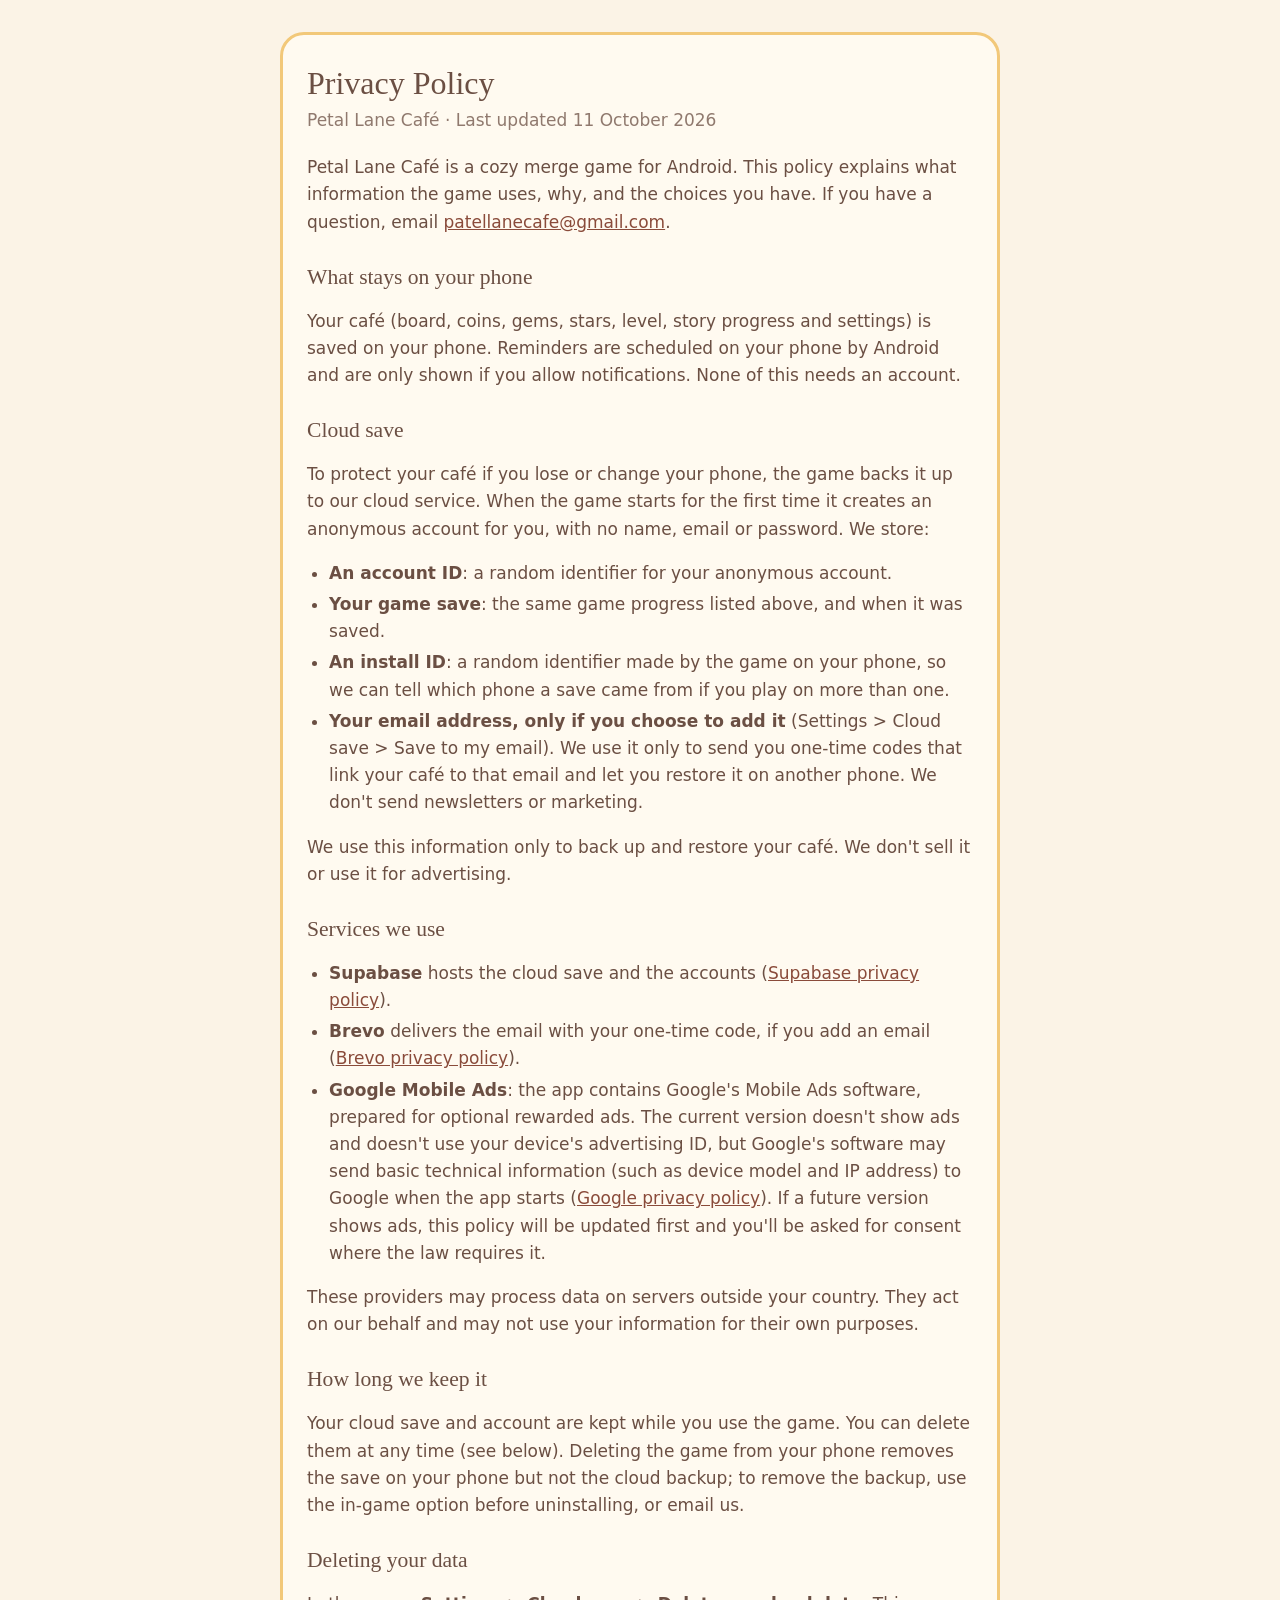
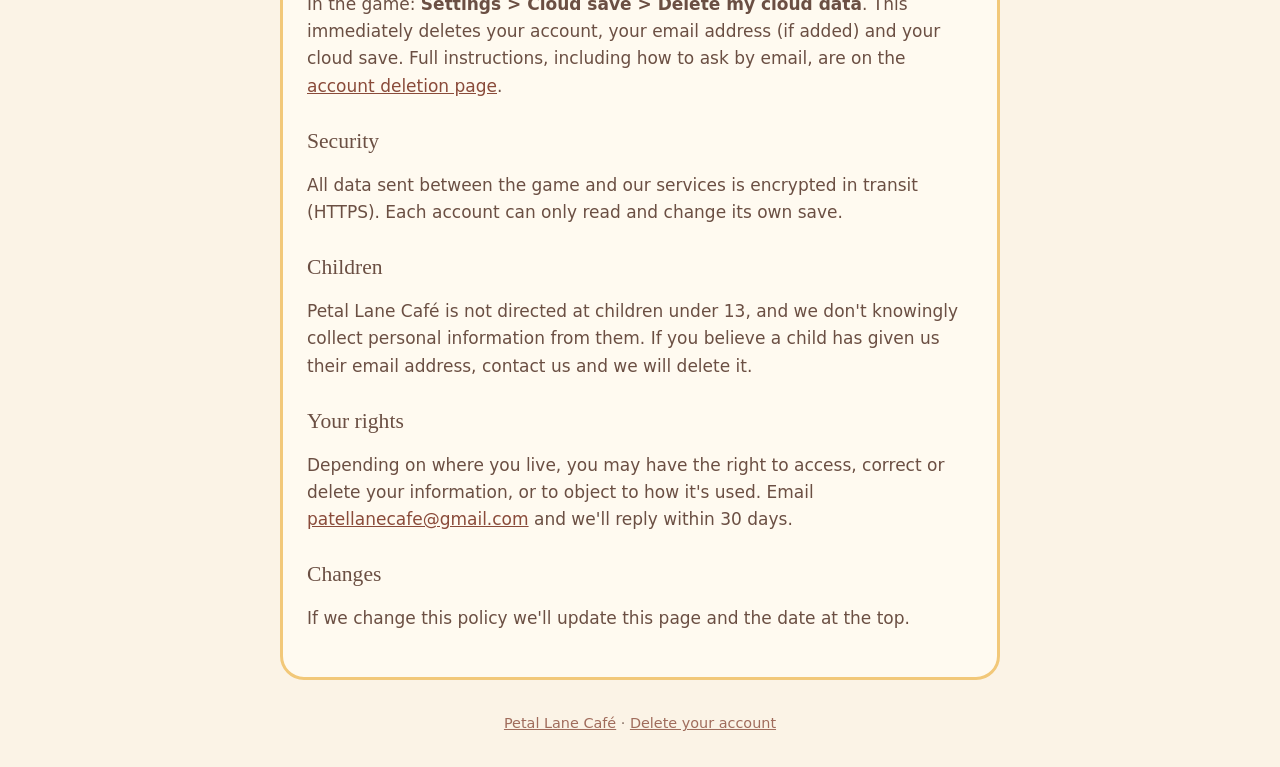
==== privacy.html @ 081ef18c "Add privacy policy and account deletion pages Co-Authored-By: Claude Opus 5.5 <noreply@anthropic.com" ====
<!doctype html>
<html lang="en">
<head>
  <meta charset="utf-8">
  <meta name="viewport" content="width=device-width, initial-scale=1">
  <title>Privacy Policy – Petal Lane Café</title>
  <link rel="stylesheet" href="style.css">
</head>
<body>
<main>
  <h1>Privacy Policy</h1>
  <p class="updated">Petal Lane Café · Last updated 11 October 2026</p>

  <p>Petal Lane Café is a cozy merge game for Android. This policy explains what information the game uses, why, and the
  choices you have. If you have a question, email <a href="mailto:patellanecafe@gmail.com">patellanecafe@gmail.com</a>.</p>

  <h2>What stays on your phone</h2>
  <p>Your café (board, coins, gems, stars, level, story progress and settings) is saved on your phone. Reminders are
  scheduled on your phone by Android and are only shown if you allow notifications. None of this needs an account.</p>

  <h2>Cloud save</h2>
  <p>To protect your café if you lose or change your phone, the game backs it up to our cloud service. When the game
  starts for the first time it creates an anonymous account for you, with no name, email or password. We store:</p>
  <ul>
    <li><strong>An account ID</strong>: a random identifier for your anonymous account.</li>
    <li><strong>Your game save</strong>: the same game progress listed above, and when it was saved.</li>
    <li><strong>An install ID</strong>: a random identifier made by the game on your phone, so we can tell which phone a
      save came from if you play on more than one.</li>
    <li><strong>Your email address, only if you choose to add it</strong> (Settings &gt; Cloud save &gt; Save to my email).
      We use it only to send you one-time codes that link your café to that email and let you restore it on another
      phone. We don't send newsletters or marketing.</li>
  </ul>
  <p>We use this information only to back up and restore your café. We don't sell it or use it for advertising.</p>

  <h2>Services we use</h2>
  <ul>
    <li><strong>Supabase</strong> hosts the cloud save and the accounts
      (<a href="https://supabase.com/privacy">Supabase privacy policy</a>).</li>
    <li><strong>Brevo</strong> delivers the email with your one-time code, if you add an email
      (<a href="https://www.brevo.com/legal/privacypolicy/">Brevo privacy policy</a>).</li>
    <li><strong>Google Mobile Ads</strong>: the app contains Google's Mobile Ads software, prepared for optional
      rewarded ads. The current version doesn't show ads and doesn't use your device's advertising ID, but Google's
      software may send basic technical information (such as device model and IP address) to Google when the app
      starts (<a href="https://policies.google.com/privacy">Google privacy policy</a>). If a future version shows ads,
      this policy will be updated first and you'll be asked for consent where the law requires it.</li>
  </ul>
  <p>These providers may process data on servers outside your country. They act on our behalf and may not use your
  information for their own purposes.</p>

  <h2>How long we keep it</h2>
  <p>Your cloud save and account are kept while you use the game. You can delete them at any time (see below). Deleting
  the game from your phone removes the save on your phone but not the cloud backup; to remove the backup, use the
  in-game option before uninstalling, or email us.</p>

  <h2>Deleting your data</h2>
  <p>In the game: <strong>Settings &gt; Cloud save &gt; Delete my cloud data</strong>. This immediately deletes your
  account, your email address (if added) and your cloud save. Full instructions, including how to ask by email, are on
  the <a href="delete-account.html">account deletion page</a>.</p>

  <h2>Security</h2>
  <p>All data sent between the game and our services is encrypted in transit (HTTPS). Each account can only read and
  change its own save.</p>

  <h2>Children</h2>
  <p>Petal Lane Café is not directed at children under 13, and we don't knowingly collect personal information from
  them. If you believe a child has given us their email address, contact us and we will delete it.</p>

  <h2>Your rights</h2>
  <p>Depending on where you live, you may have the right to access, correct or delete your information, or to object to
  how it's used. Email <a href="mailto:patellanecafe@gmail.com">patellanecafe@gmail.com</a> and we'll reply within 30
  days.</p>

  <h2>Changes</h2>
  <p>If we change this policy we'll update this page and the date at the top.</p>
</main>
<footer><a href="index.html">Petal Lane Café</a> · <a href="delete-account.html">Delete your account</a></footer>
</body>
</html>
---- style.css ----
:root {
  --cream: #fbf3e6;
  --card: #fffaf0;
  --cocoa: #6b4f43;
  --honey: #f2c879;
  --blush: #f4c7c3;
}
* { box-sizing: border-box; }
body {
  margin: 0;
  background: var(--cream);
  color: var(--cocoa);
  font: 17px/1.6 system-ui, -apple-system, "Segoe UI", Roboto, sans-serif;
}
main {
  max-width: 720px;
  margin: 32px auto;
  padding: 28px 24px;
  background: var(--card);
  border: 3px solid var(--honey);
  border-radius: 24px;
}
h1, h2 { font-family: Georgia, "Times New Roman", serif; font-weight: normal; line-height: 1.25; }
h1 { font-size: 2rem; margin: 0 0 4px; }
h2 { font-size: 1.35rem; margin: 28px 0 8px; }
.updated { opacity: 0.75; margin: 0 0 20px; }
a { color: #8a4b3a; }
ul, ol { padding-left: 1.3em; }
li { margin: 4px 0; }
.box { background: var(--cream); border: 2px solid var(--blush); border-radius: 16px; padding: 12px 16px; }
footer { max-width: 720px; margin: 0 auto 32px; padding: 0 24px; font-size: 0.9rem; opacity: 0.8; text-align: center; }
@media (max-width: 600px) {
  main { margin: 16px; padding: 22px 16px; }
}
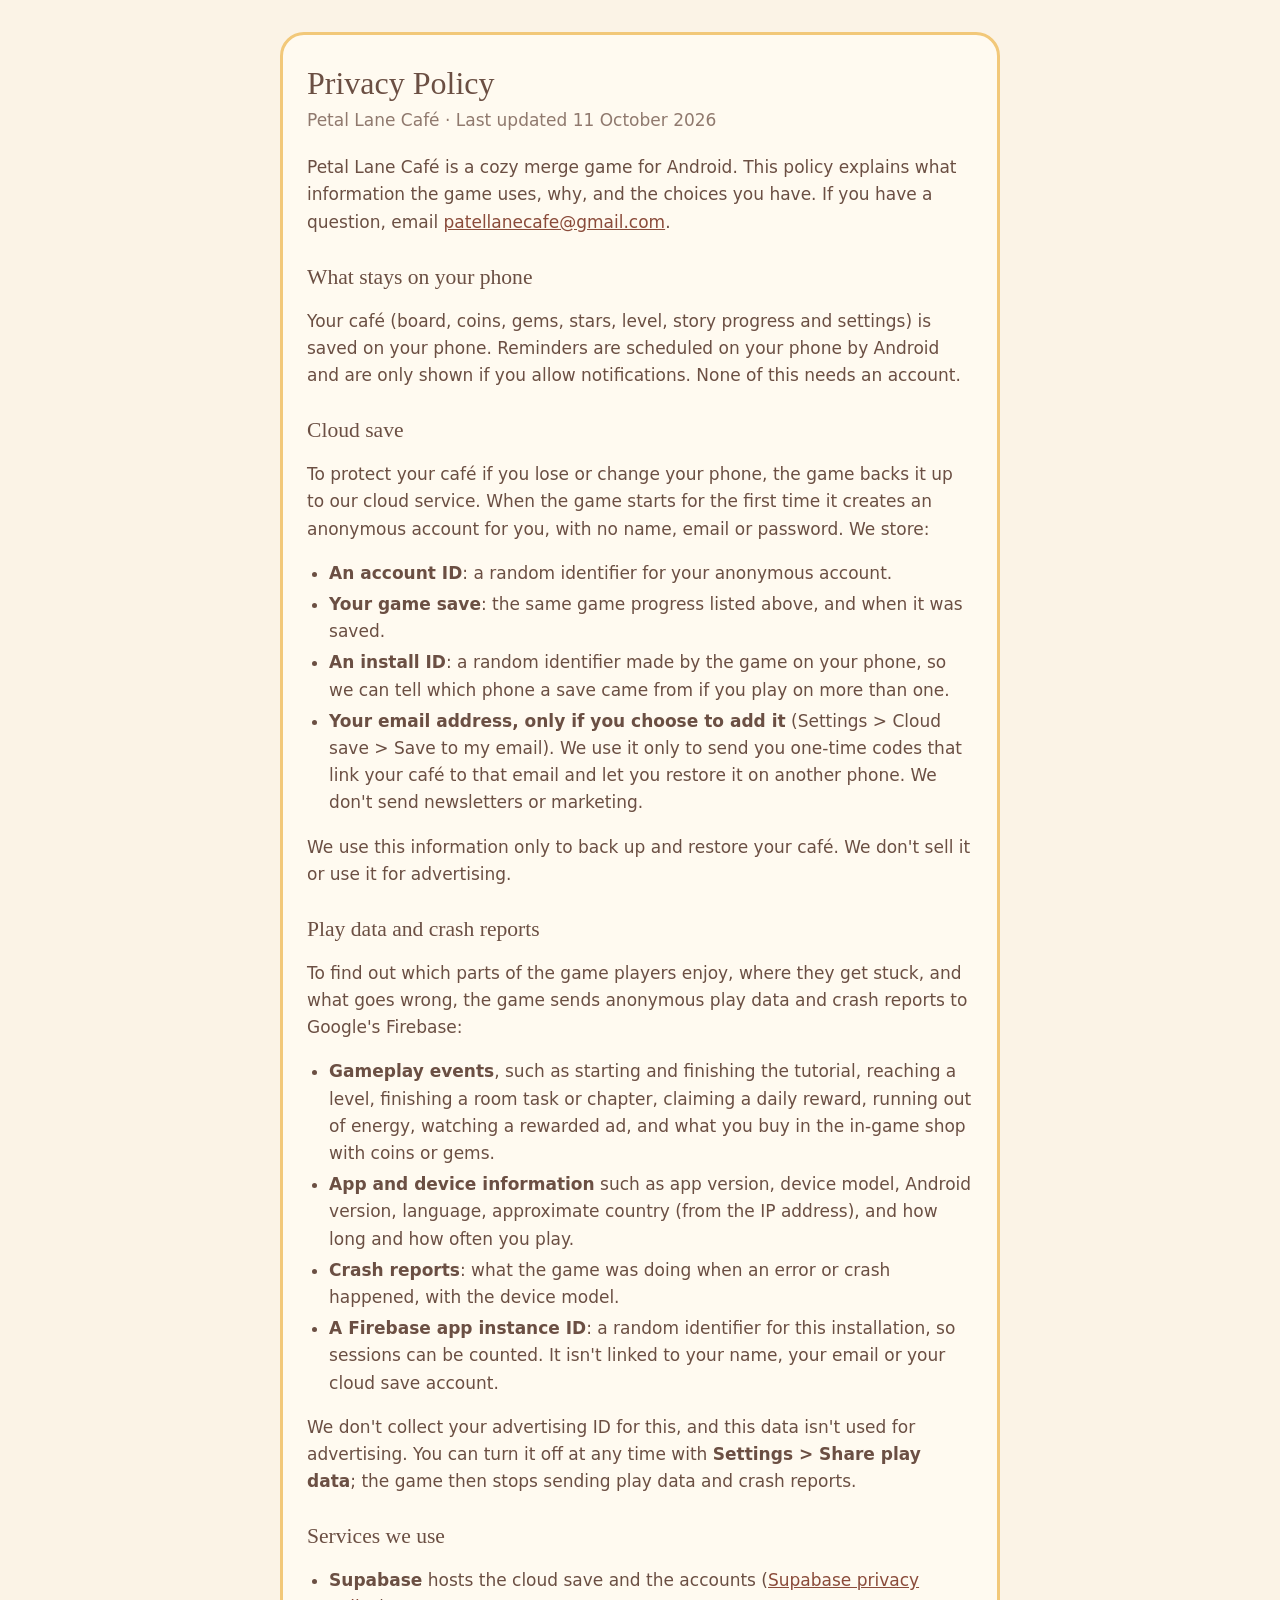
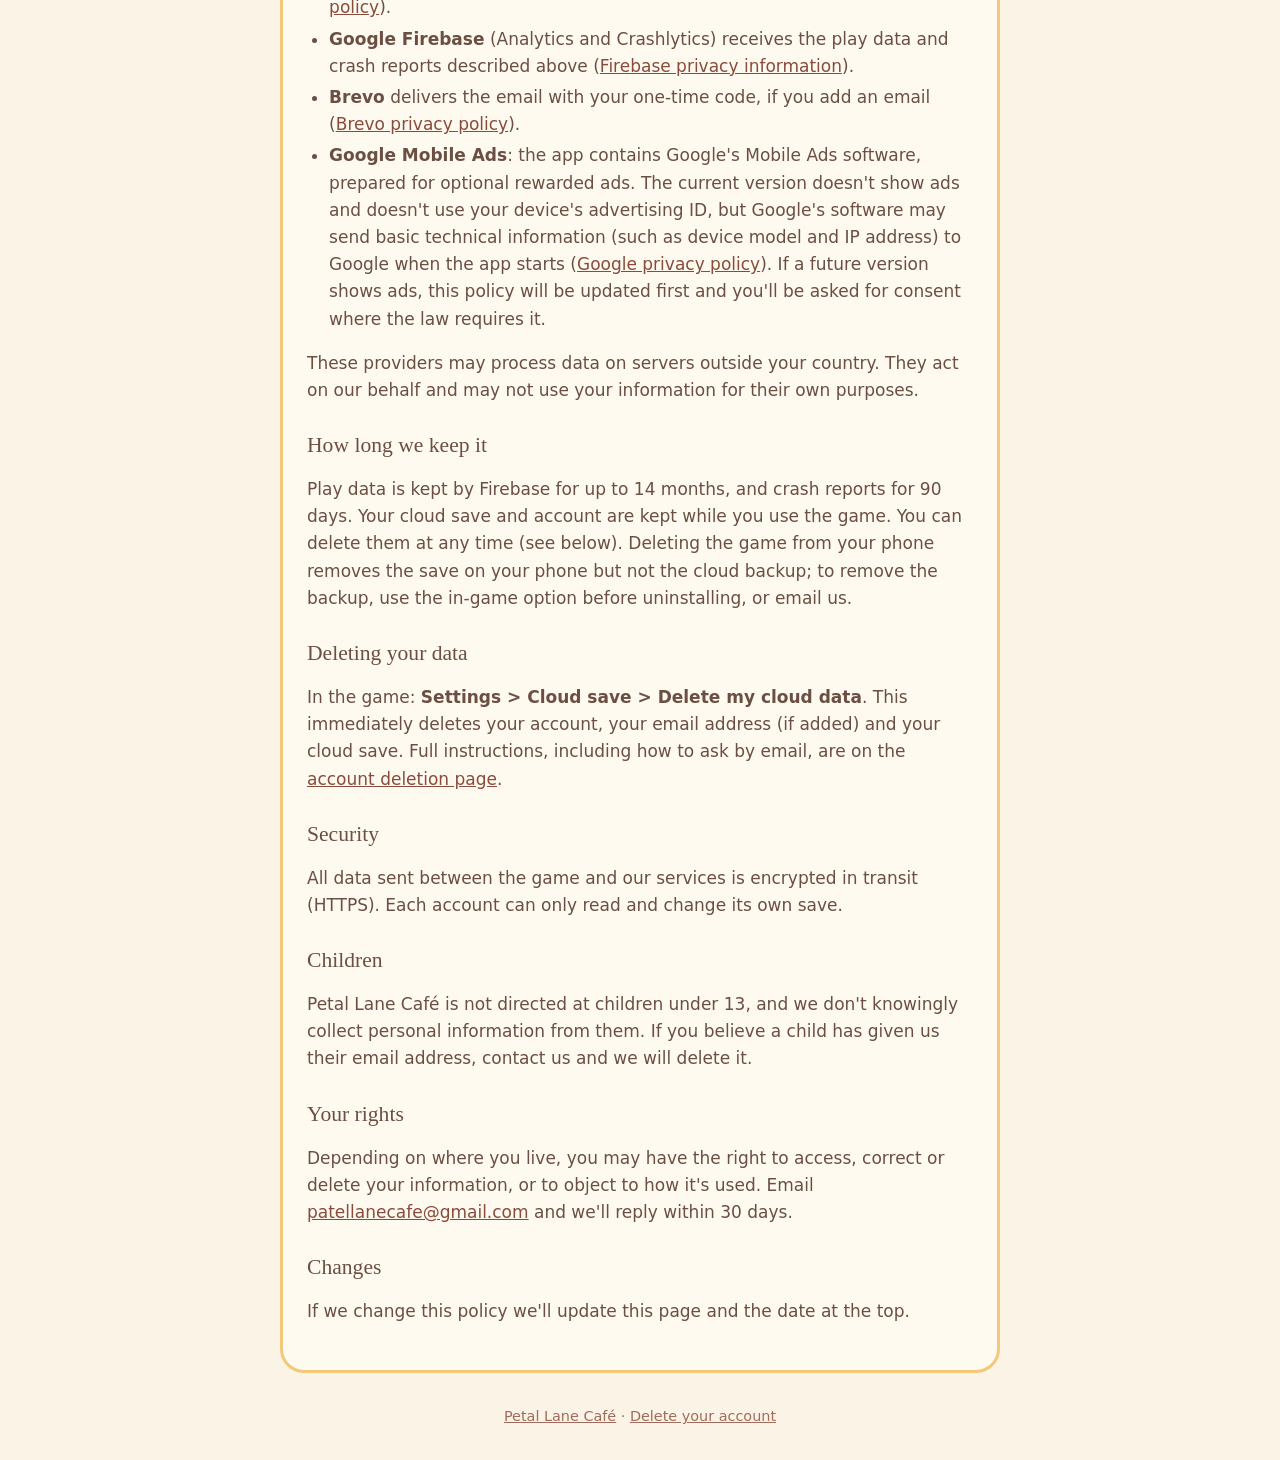
==== commit 98802f11: "Privacy policy: play data and crash reports (Firebase) Co-Authored-By: Claude Opus 5.5 <noreply@anth" ====
--- a/privacy.html
+++ b/privacy.html
@@ -32,10 +32,29 @@
   </ul>
   <p>We use this information only to back up and restore your café. We don't sell it or use it for advertising.</p>
 
+  <h2>Play data and crash reports</h2>
+  <p>To find out which parts of the game players enjoy, where they get stuck, and what goes wrong, the game sends
+  anonymous play data and crash reports to Google's Firebase:</p>
+  <ul>
+    <li><strong>Gameplay events</strong>, such as starting and finishing the tutorial, reaching a level, finishing a
+      room task or chapter, claiming a daily reward, running out of energy, watching a rewarded ad, and what you buy in
+      the in-game shop with coins or gems.</li>
+    <li><strong>App and device information</strong> such as app version, device model, Android version, language,
+      approximate country (from the IP address), and how long and how often you play.</li>
+    <li><strong>Crash reports</strong>: what the game was doing when an error or crash happened, with the device model.</li>
+    <li><strong>A Firebase app instance ID</strong>: a random identifier for this installation, so sessions can be
+      counted. It isn't linked to your name, your email or your cloud save account.</li>
+  </ul>
+  <p>We don't collect your advertising ID for this, and this data isn't used for advertising. You can turn it off at
+  any time with <strong>Settings &gt; Share play data</strong>; the game then stops sending play data and crash
+  reports.</p>
+
   <h2>Services we use</h2>
   <ul>
     <li><strong>Supabase</strong> hosts the cloud save and the accounts
       (<a href="https://supabase.com/privacy">Supabase privacy policy</a>).</li>
+    <li><strong>Google Firebase</strong> (Analytics and Crashlytics) receives the play data and crash reports
+      described above (<a href="https://firebase.google.com/support/privacy">Firebase privacy information</a>).</li>
     <li><strong>Brevo</strong> delivers the email with your one-time code, if you add an email
       (<a href="https://www.brevo.com/legal/privacypolicy/">Brevo privacy policy</a>).</li>
     <li><strong>Google Mobile Ads</strong>: the app contains Google's Mobile Ads software, prepared for optional
@@ -48,7 +67,8 @@
   information for their own purposes.</p>
 
   <h2>How long we keep it</h2>
-  <p>Your cloud save and account are kept while you use the game. You can delete them at any time (see below). Deleting
+  <p>Play data is kept by Firebase for up to 14 months, and crash reports for 90 days. Your cloud save and account are
+  kept while you use the game. You can delete them at any time (see below). Deleting
   the game from your phone removes the save on your phone but not the cloud backup; to remove the backup, use the
   in-game option before uninstalling, or email us.</p>
 
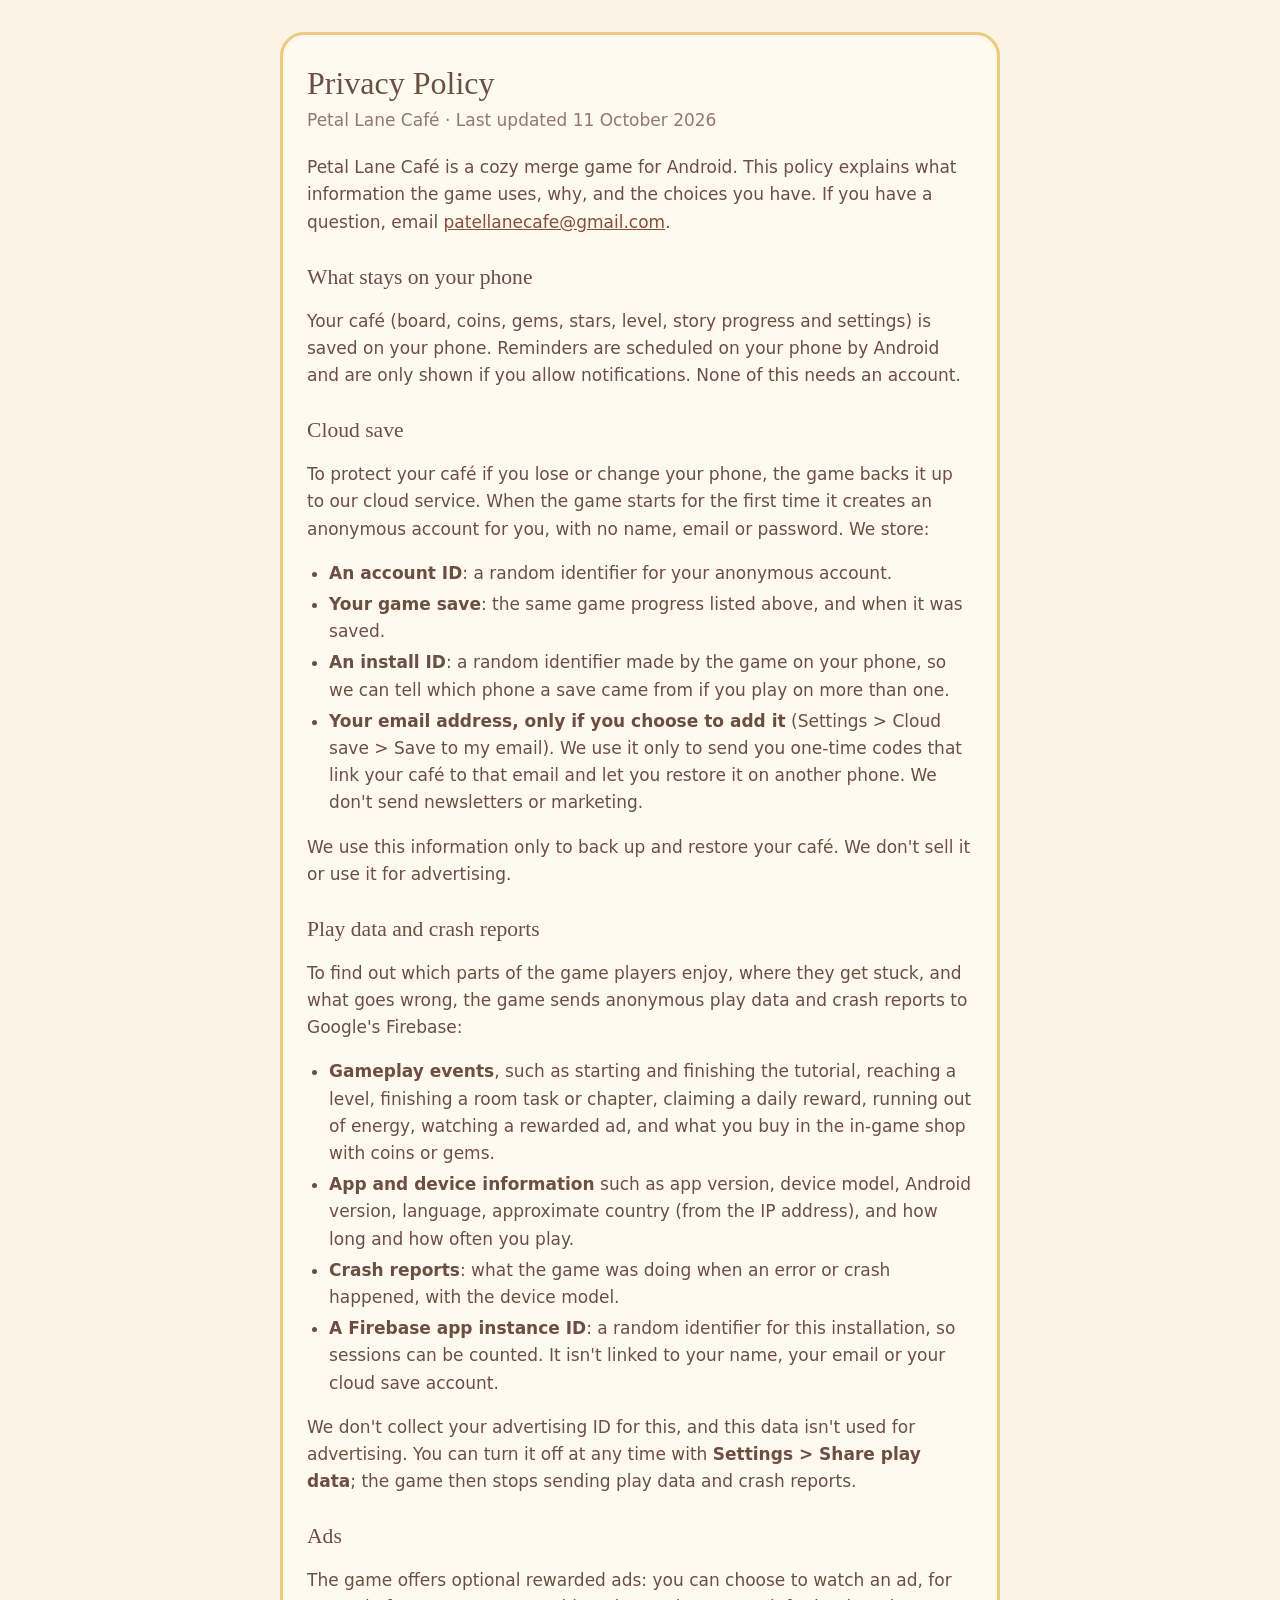
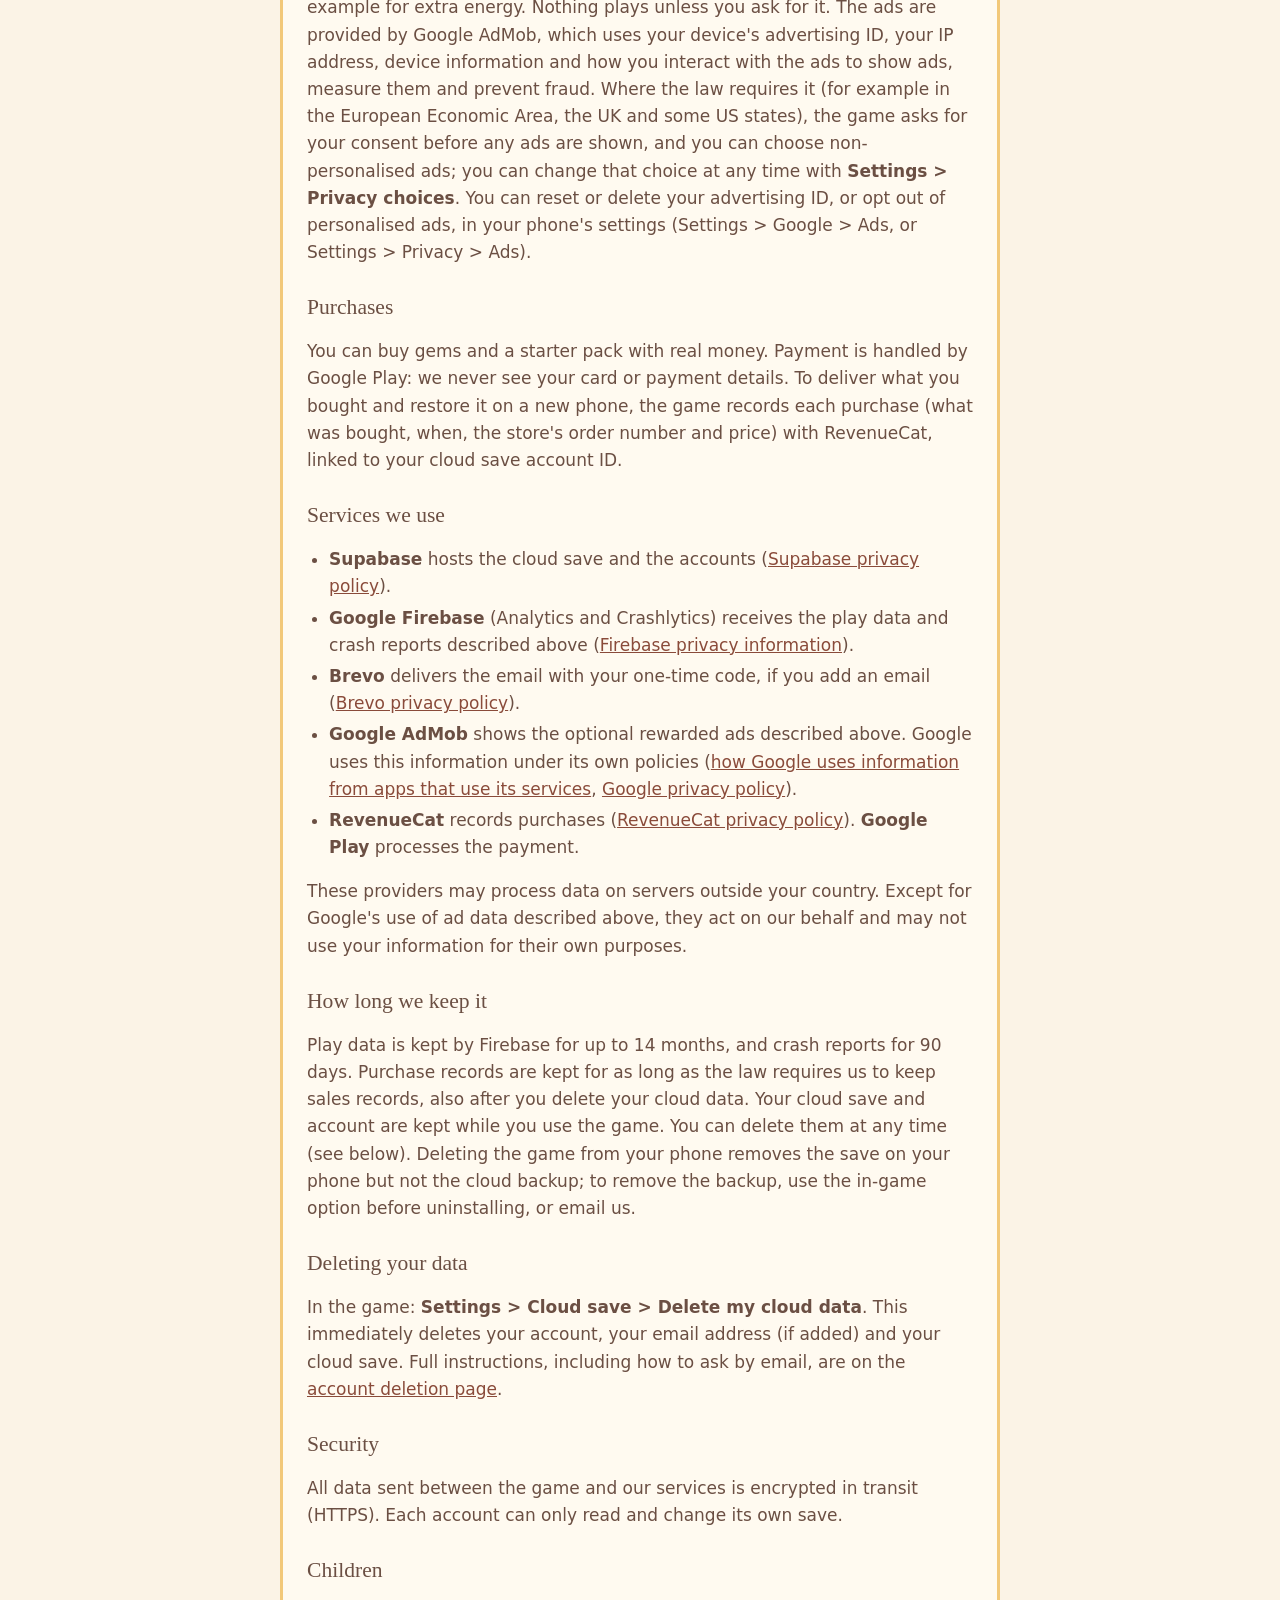
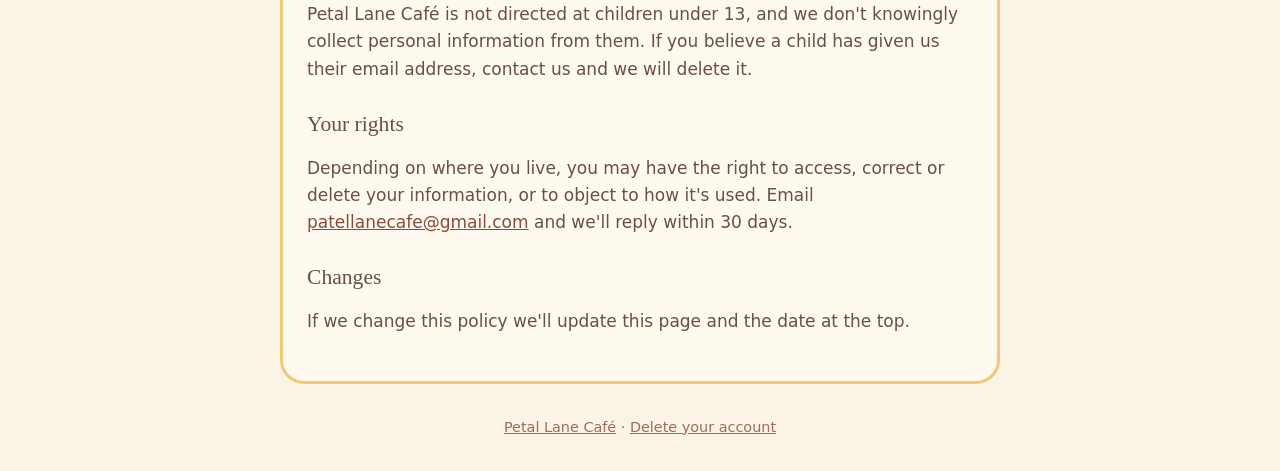
==== commit 84b7cc77: "Privacy policy: rewarded ads and purchases Describe the optional rewarded ads (Google AdMob, adverti" ====
--- a/privacy.html
+++ b/privacy.html
@@ -49,6 +49,21 @@
   any time with <strong>Settings &gt; Share play data</strong>; the game then stops sending play data and crash
   reports.</p>
 
+  <h2>Ads</h2>
+  <p>The game offers optional rewarded ads: you can choose to watch an ad, for example for extra energy. Nothing plays
+  unless you ask for it. The ads are provided by Google AdMob, which uses your device's advertising ID, your IP
+  address, device information and how you interact with the ads to show ads, measure them and prevent fraud. Where the
+  law requires it (for example in the European Economic Area, the UK and some US states), the game asks for your
+  consent before any ads are shown, and you can choose non-personalised ads; you can change that choice at any time
+  with <strong>Settings &gt; Privacy choices</strong>. You can reset or delete your advertising
+  ID, or opt out of personalised ads, in your phone's settings (Settings &gt; Google &gt; Ads, or Settings &gt;
+  Privacy &gt; Ads).</p>
+
+  <h2>Purchases</h2>
+  <p>You can buy gems and a starter pack with real money. Payment is handled by Google Play: we never see your card or
+  payment details. To deliver what you bought and restore it on a new phone, the game records each purchase (what was
+  bought, when, the store's order number and price) with RevenueCat, linked to your cloud save account ID.</p>
+
   <h2>Services we use</h2>
   <ul>
     <li><strong>Supabase</strong> hosts the cloud save and the accounts
@@ -57,18 +72,19 @@
       described above (<a href="https://firebase.google.com/support/privacy">Firebase privacy information</a>).</li>
     <li><strong>Brevo</strong> delivers the email with your one-time code, if you add an email
       (<a href="https://www.brevo.com/legal/privacypolicy/">Brevo privacy policy</a>).</li>
-    <li><strong>Google Mobile Ads</strong>: the app contains Google's Mobile Ads software, prepared for optional
-      rewarded ads. The current version doesn't show ads and doesn't use your device's advertising ID, but Google's
-      software may send basic technical information (such as device model and IP address) to Google when the app
-      starts (<a href="https://policies.google.com/privacy">Google privacy policy</a>). If a future version shows ads,
-      this policy will be updated first and you'll be asked for consent where the law requires it.</li>
+    <li><strong>Google AdMob</strong> shows the optional rewarded ads described above. Google uses this information
+      under its own policies (<a href="https://policies.google.com/technologies/partner-sites">how Google uses
+      information from apps that use its services</a>, <a href="https://policies.google.com/privacy">Google privacy
+      policy</a>).</li>
+    <li><strong>RevenueCat</strong> records purchases (<a href="https://www.revenuecat.com/privacy/">RevenueCat privacy
+      policy</a>). <strong>Google Play</strong> processes the payment.</li>
   </ul>
-  <p>These providers may process data on servers outside your country. They act on our behalf and may not use your
-  information for their own purposes.</p>
+  <p>These providers may process data on servers outside your country. Except for Google's use of ad data described
+  above, they act on our behalf and may not use your information for their own purposes.</p>
 
   <h2>How long we keep it</h2>
-  <p>Play data is kept by Firebase for up to 14 months, and crash reports for 90 days. Your cloud save and account are
-  kept while you use the game. You can delete them at any time (see below). Deleting
+  <p>Play data is kept by Firebase for up to 14 months, and crash reports for 90 days. Purchase records are kept for as long as the law requires us to
+  keep sales records, also after you delete your cloud data. Your cloud save and account are kept while you use the game. You can delete them at any time (see below). Deleting
   the game from your phone removes the save on your phone but not the cloud backup; to remove the backup, use the
   in-game option before uninstalling, or email us.</p>
 
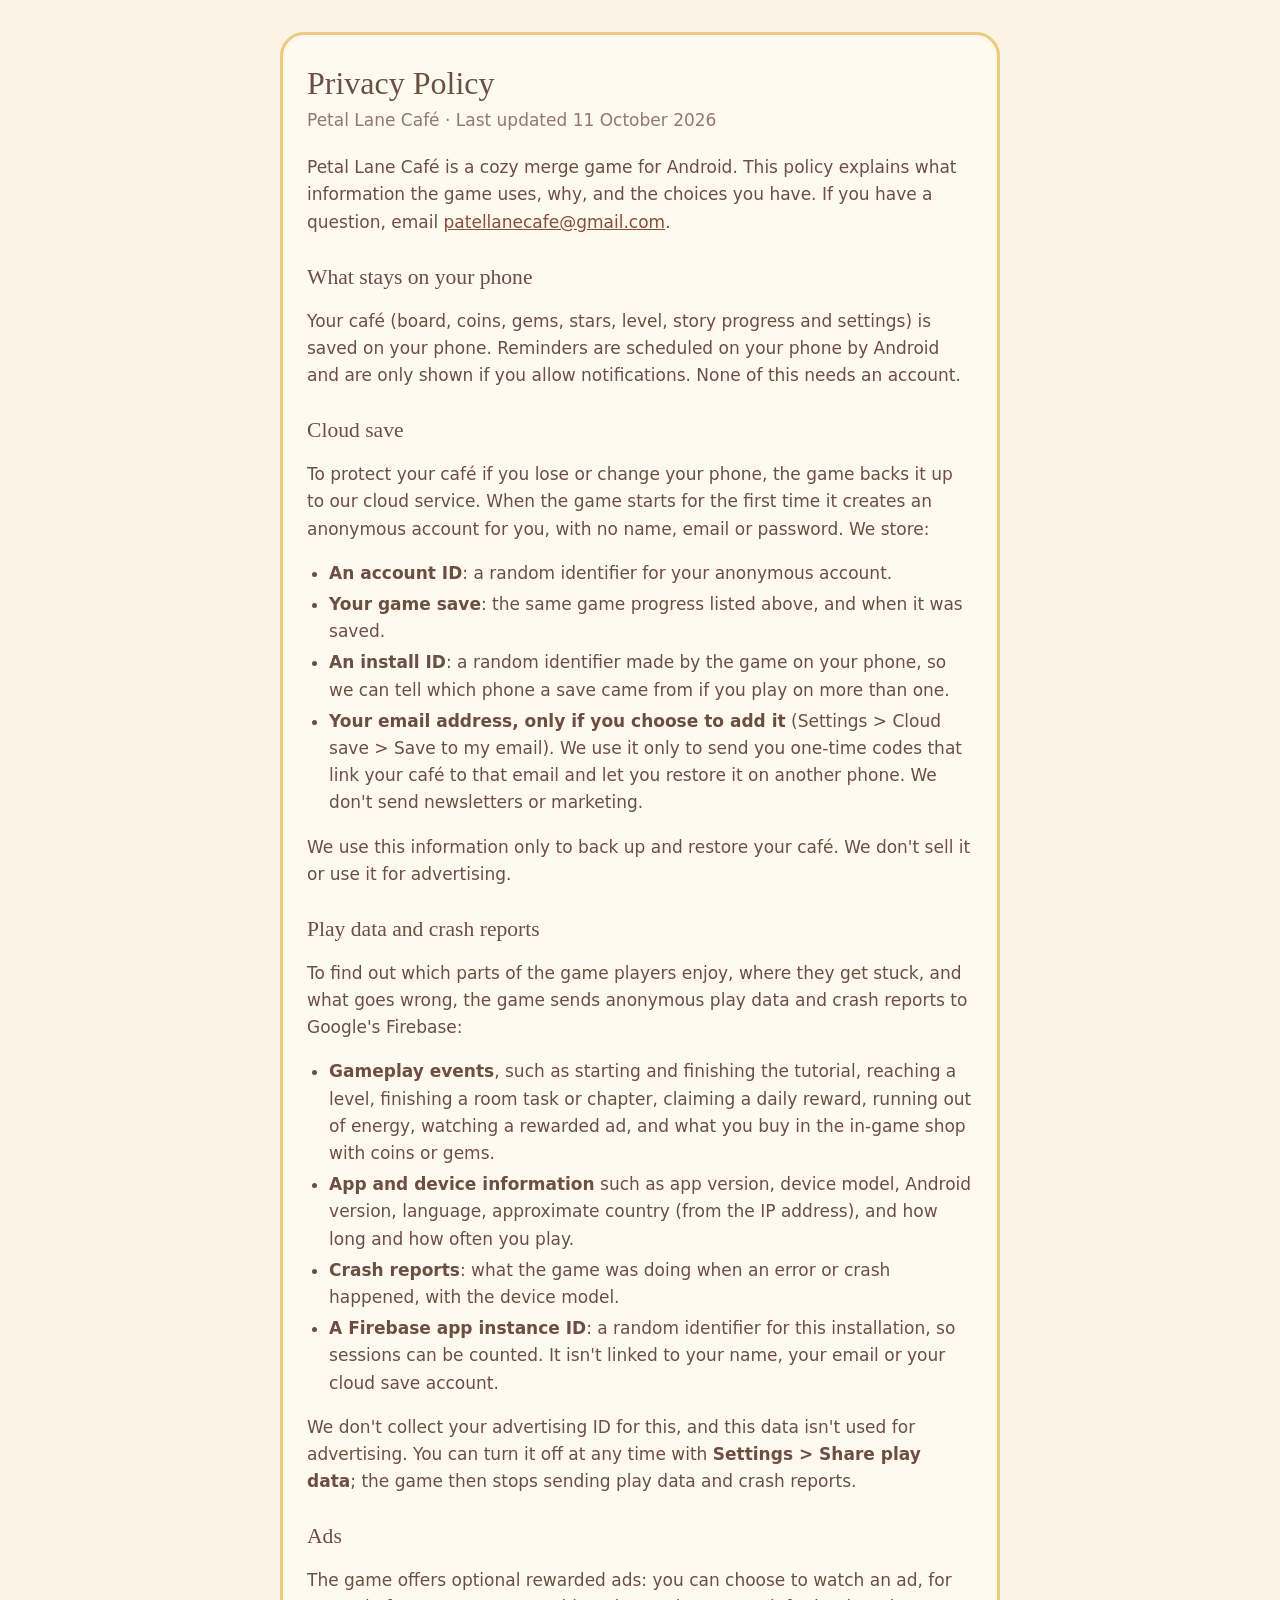
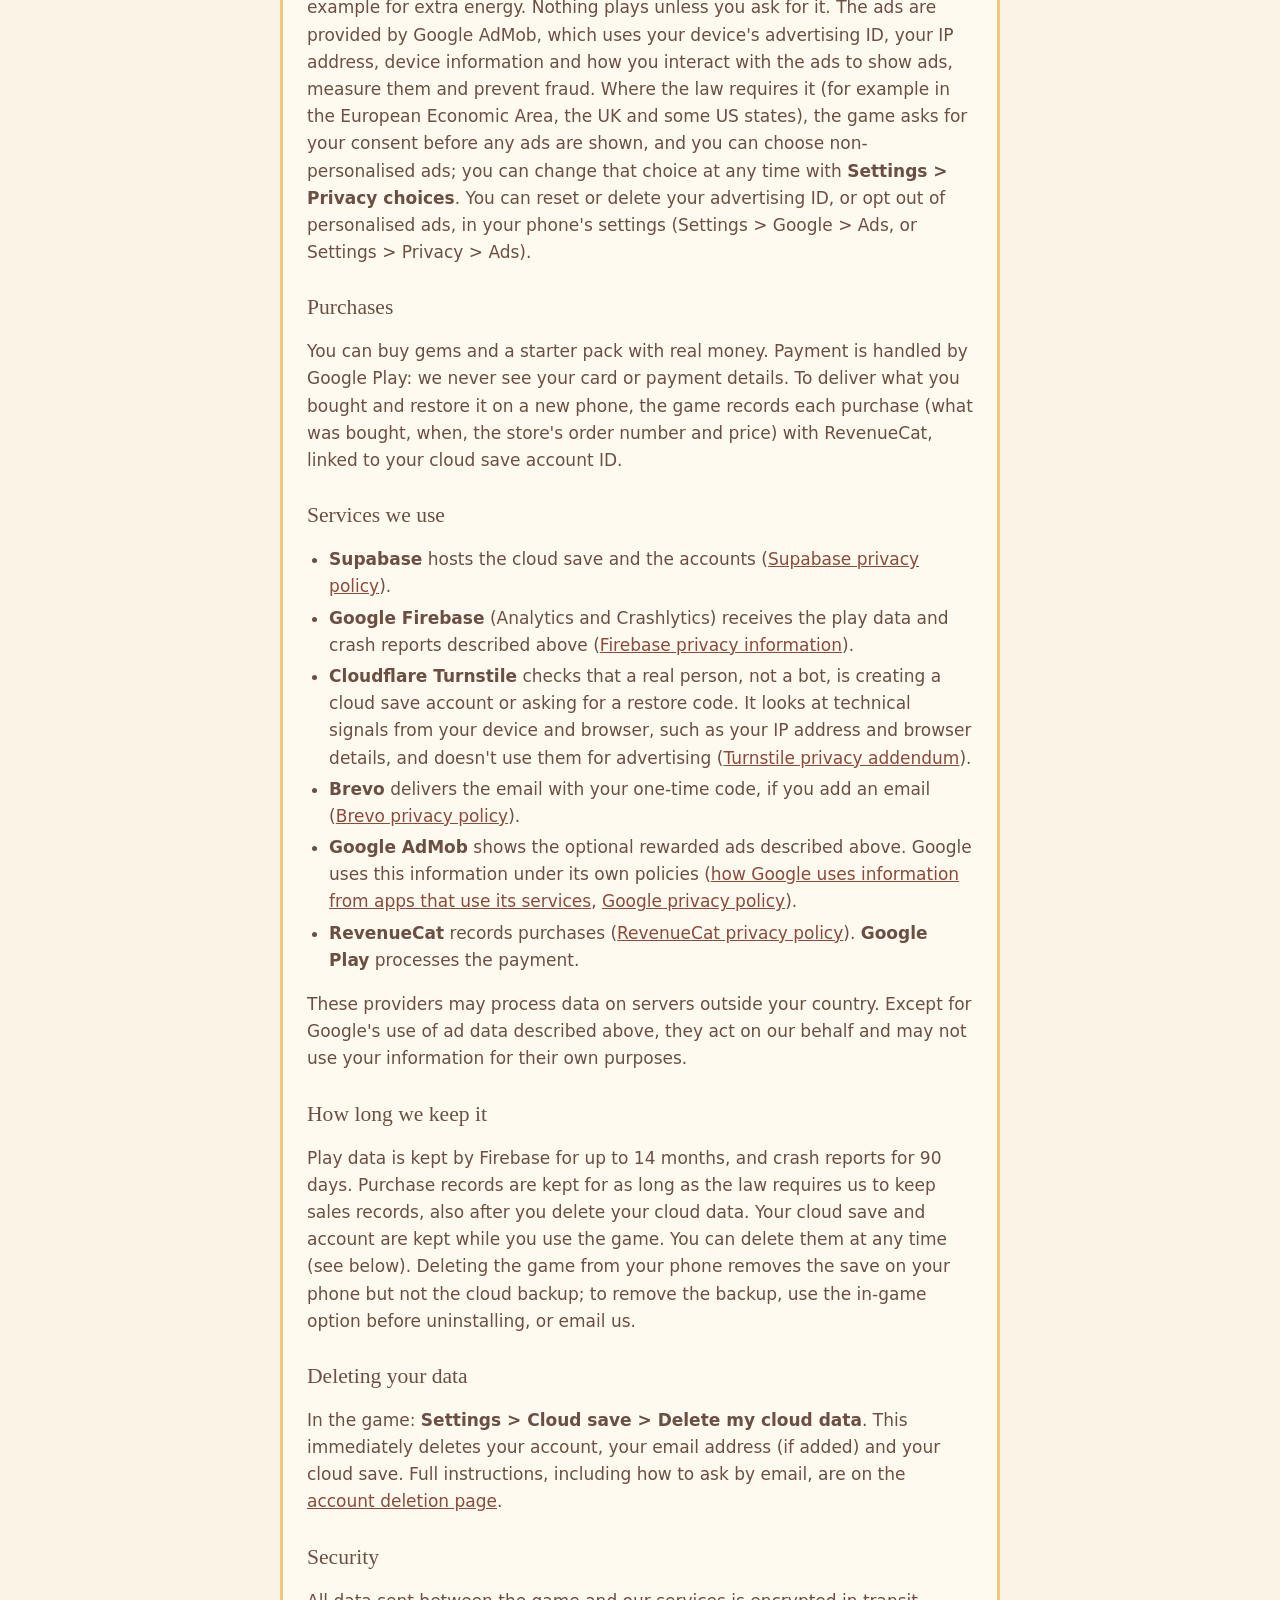
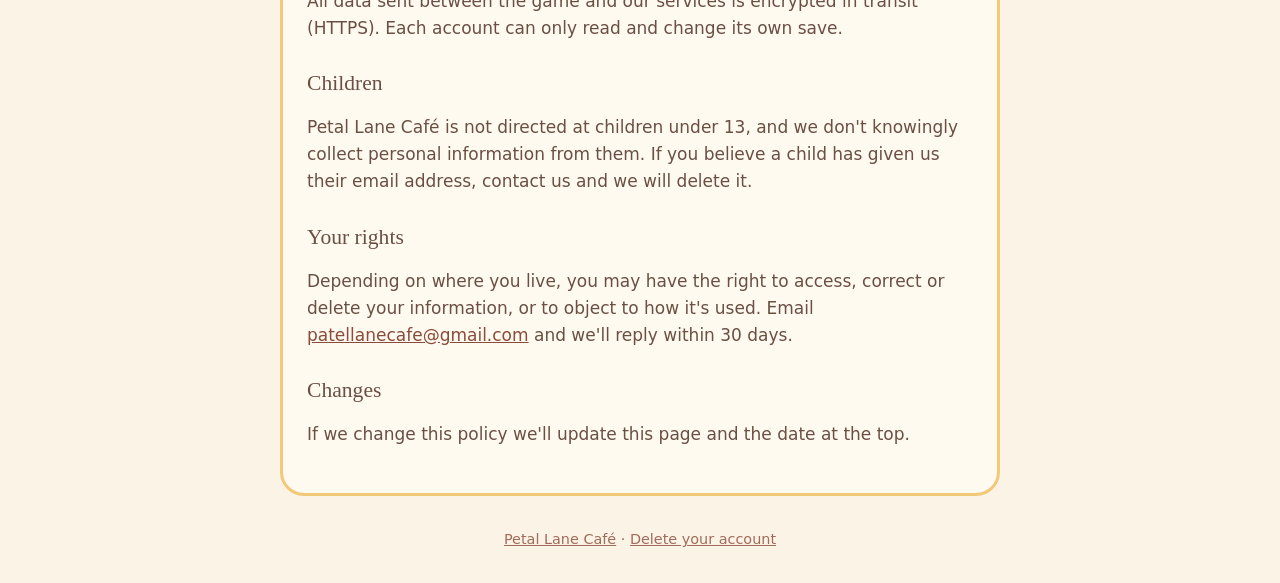
==== commit ea7f19df: "Privacy policy: Cloudflare Turnstile bot check Cloud save sign-ins and restore codes are now checked" ====
--- a/privacy.html
+++ b/privacy.html
@@ -70,6 +70,10 @@
       (<a href="https://supabase.com/privacy">Supabase privacy policy</a>).</li>
     <li><strong>Google Firebase</strong> (Analytics and Crashlytics) receives the play data and crash reports
       described above (<a href="https://firebase.google.com/support/privacy">Firebase privacy information</a>).</li>
+    <li><strong>Cloudflare Turnstile</strong> checks that a real person, not a bot, is creating a cloud save account or
+      asking for a restore code. It looks at technical signals from your device and browser, such as your IP address
+      and browser details, and doesn't use them for advertising
+      (<a href="https://www.cloudflare.com/turnstile-privacy-policy/">Turnstile privacy addendum</a>).</li>
     <li><strong>Brevo</strong> delivers the email with your one-time code, if you add an email
       (<a href="https://www.brevo.com/legal/privacypolicy/">Brevo privacy policy</a>).</li>
     <li><strong>Google AdMob</strong> shows the optional rewarded ads described above. Google uses this information
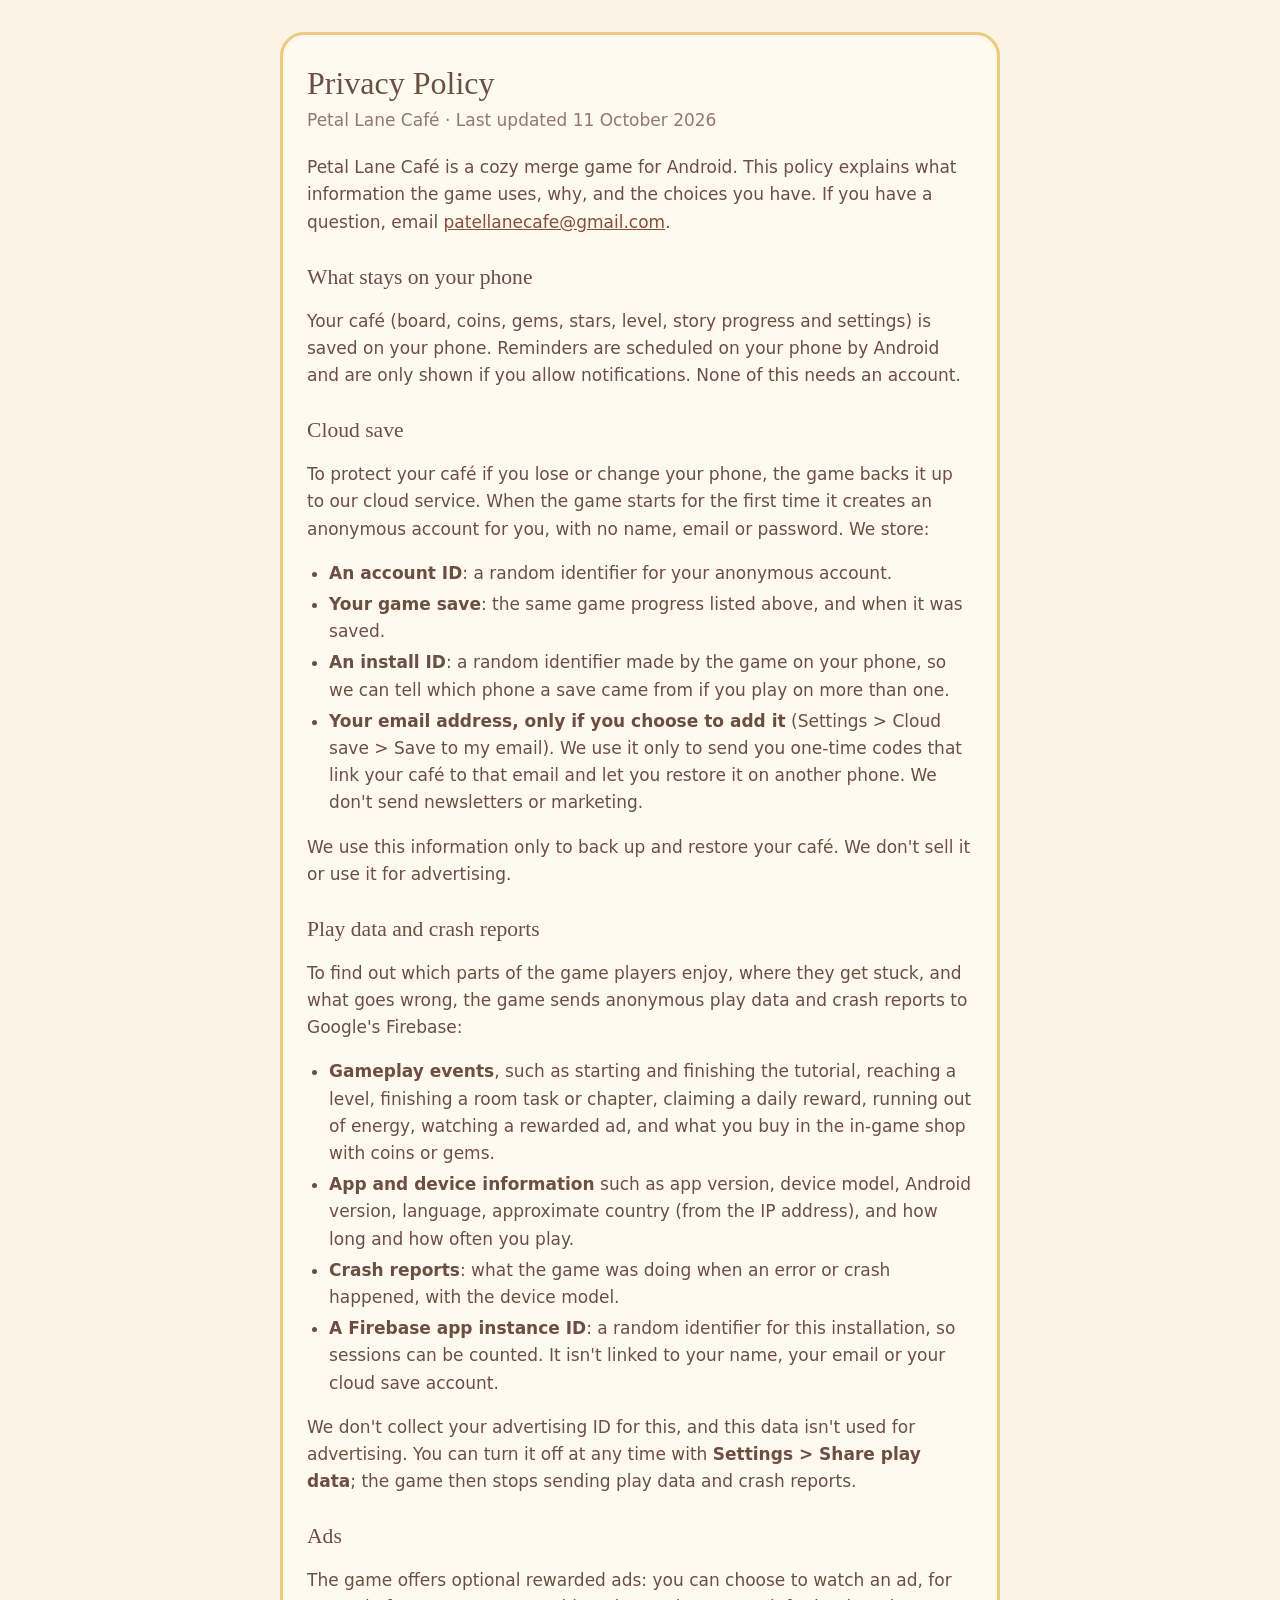
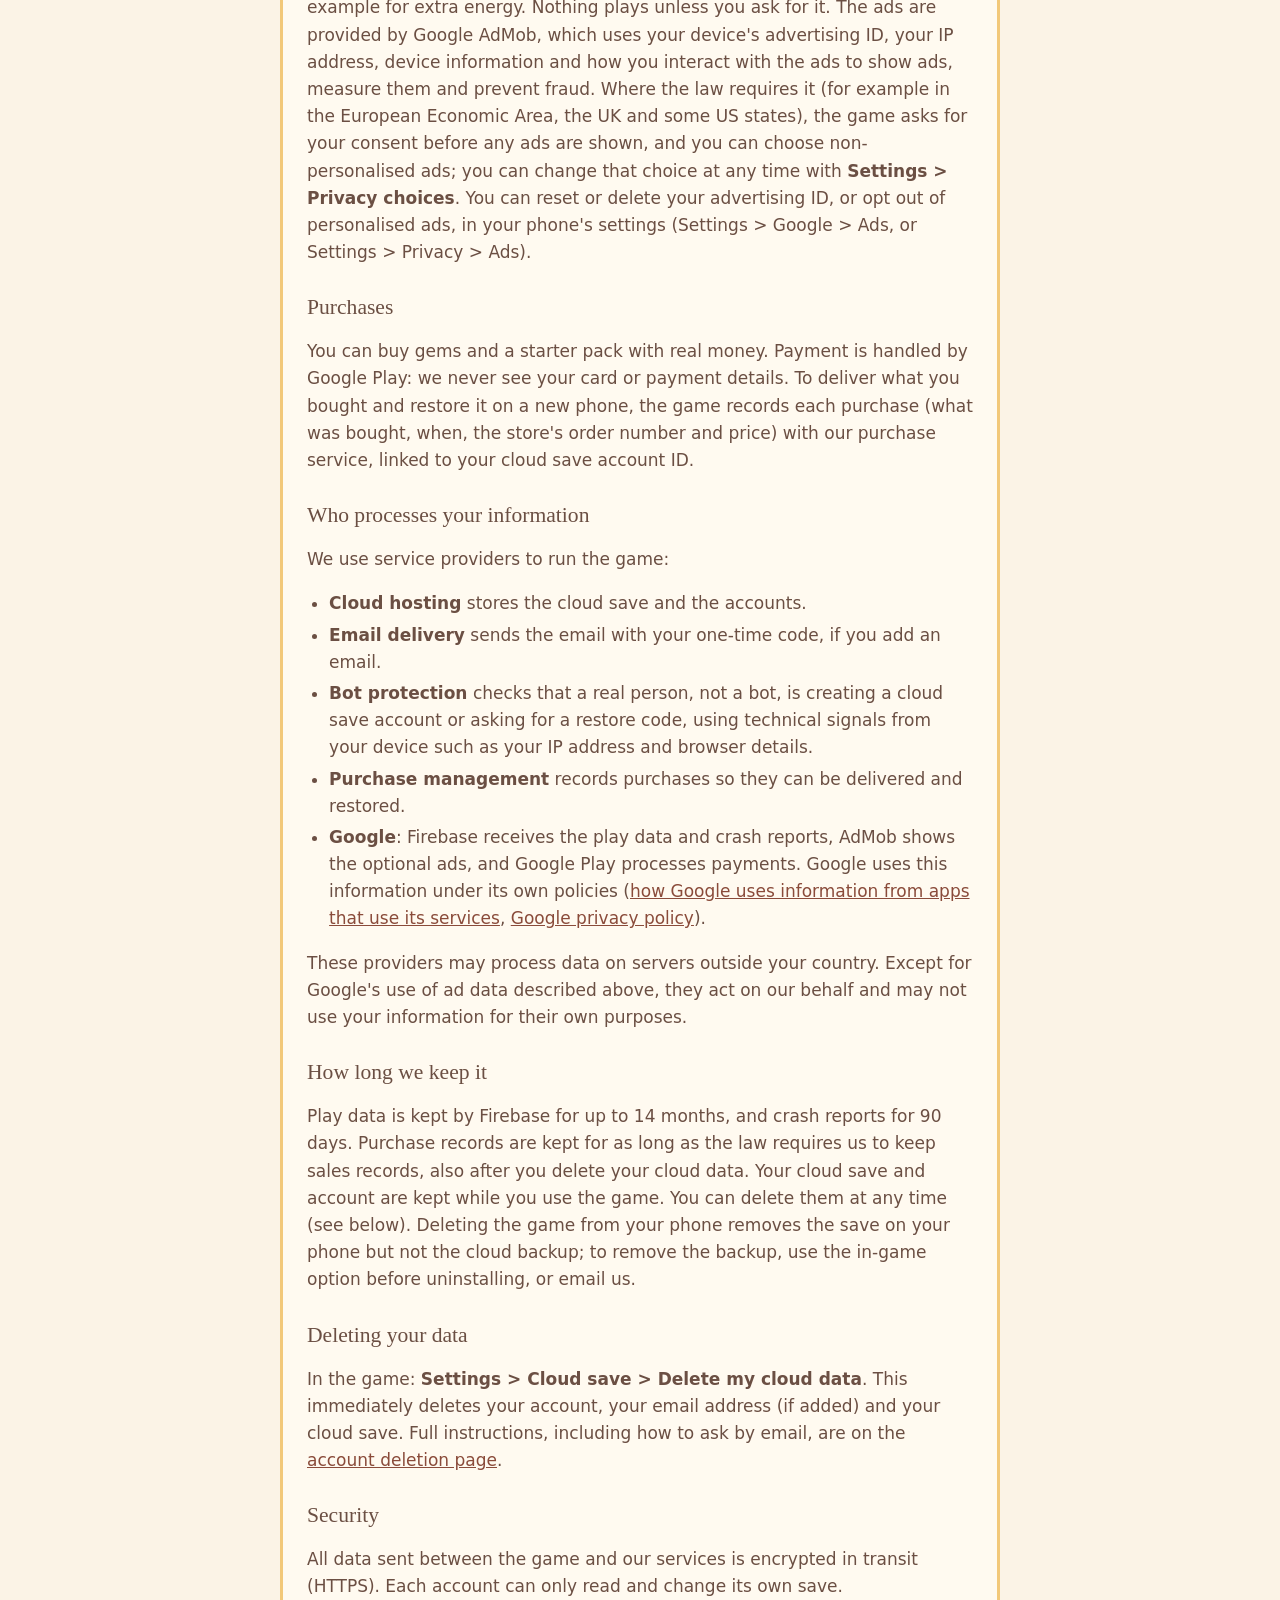
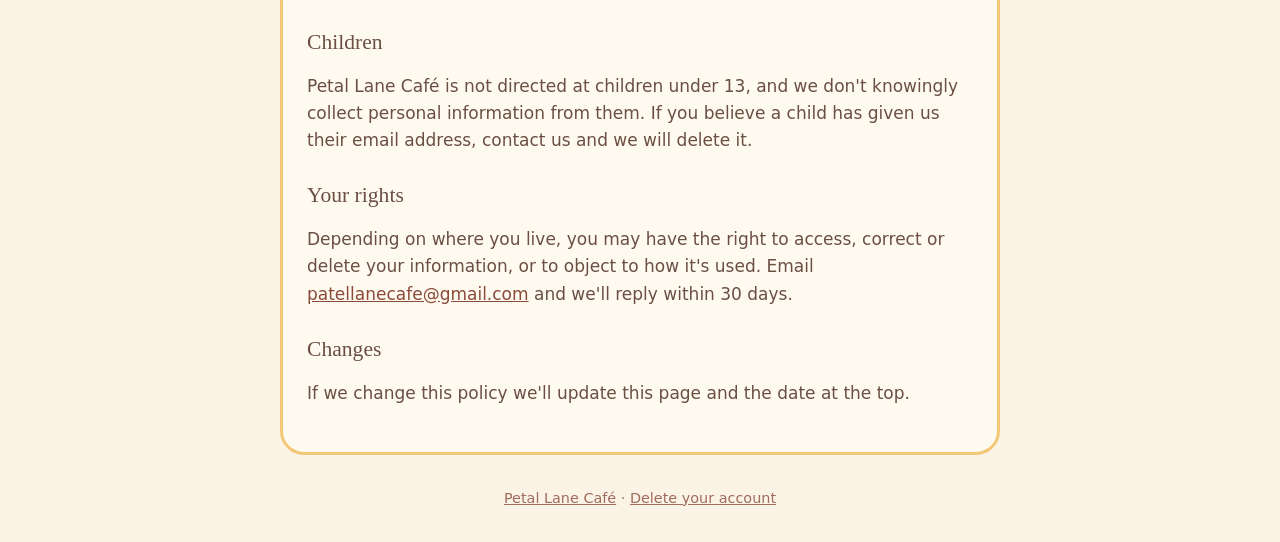
==== commit e6adb741: "Privacy policy: describe service providers by category Name the kinds of service providers (cloud ho" ====
--- a/privacy.html
+++ b/privacy.html
@@ -62,26 +62,21 @@
   <h2>Purchases</h2>
   <p>You can buy gems and a starter pack with real money. Payment is handled by Google Play: we never see your card or
   payment details. To deliver what you bought and restore it on a new phone, the game records each purchase (what was
-  bought, when, the store's order number and price) with RevenueCat, linked to your cloud save account ID.</p>
+  bought, when, the store's order number and price) with our purchase service, linked to your cloud save account ID.</p>
 
-  <h2>Services we use</h2>
+  <h2>Who processes your information</h2>
+  <p>We use service providers to run the game:</p>
   <ul>
-    <li><strong>Supabase</strong> hosts the cloud save and the accounts
-      (<a href="https://supabase.com/privacy">Supabase privacy policy</a>).</li>
-    <li><strong>Google Firebase</strong> (Analytics and Crashlytics) receives the play data and crash reports
-      described above (<a href="https://firebase.google.com/support/privacy">Firebase privacy information</a>).</li>
-    <li><strong>Cloudflare Turnstile</strong> checks that a real person, not a bot, is creating a cloud save account or
-      asking for a restore code. It looks at technical signals from your device and browser, such as your IP address
-      and browser details, and doesn't use them for advertising
-      (<a href="https://www.cloudflare.com/turnstile-privacy-policy/">Turnstile privacy addendum</a>).</li>
-    <li><strong>Brevo</strong> delivers the email with your one-time code, if you add an email
-      (<a href="https://www.brevo.com/legal/privacypolicy/">Brevo privacy policy</a>).</li>
-    <li><strong>Google AdMob</strong> shows the optional rewarded ads described above. Google uses this information
-      under its own policies (<a href="https://policies.google.com/technologies/partner-sites">how Google uses
-      information from apps that use its services</a>, <a href="https://policies.google.com/privacy">Google privacy
-      policy</a>).</li>
-    <li><strong>RevenueCat</strong> records purchases (<a href="https://www.revenuecat.com/privacy/">RevenueCat privacy
-      policy</a>). <strong>Google Play</strong> processes the payment.</li>
+    <li><strong>Cloud hosting</strong> stores the cloud save and the accounts.</li>
+    <li><strong>Email delivery</strong> sends the email with your one-time code, if you add an email.</li>
+    <li><strong>Bot protection</strong> checks that a real person, not a bot, is creating a cloud save account or
+      asking for a restore code, using technical signals from your device such as your IP address and browser
+      details.</li>
+    <li><strong>Purchase management</strong> records purchases so they can be delivered and restored.</li>
+    <li><strong>Google</strong>: Firebase receives the play data and crash reports, AdMob shows the optional ads, and
+      Google Play processes payments. Google uses this information under its own policies
+      (<a href="https://policies.google.com/technologies/partner-sites">how Google uses information from apps that use
+      its services</a>, <a href="https://policies.google.com/privacy">Google privacy policy</a>).</li>
   </ul>
   <p>These providers may process data on servers outside your country. Except for Google's use of ad data described
   above, they act on our behalf and may not use your information for their own purposes.</p>
